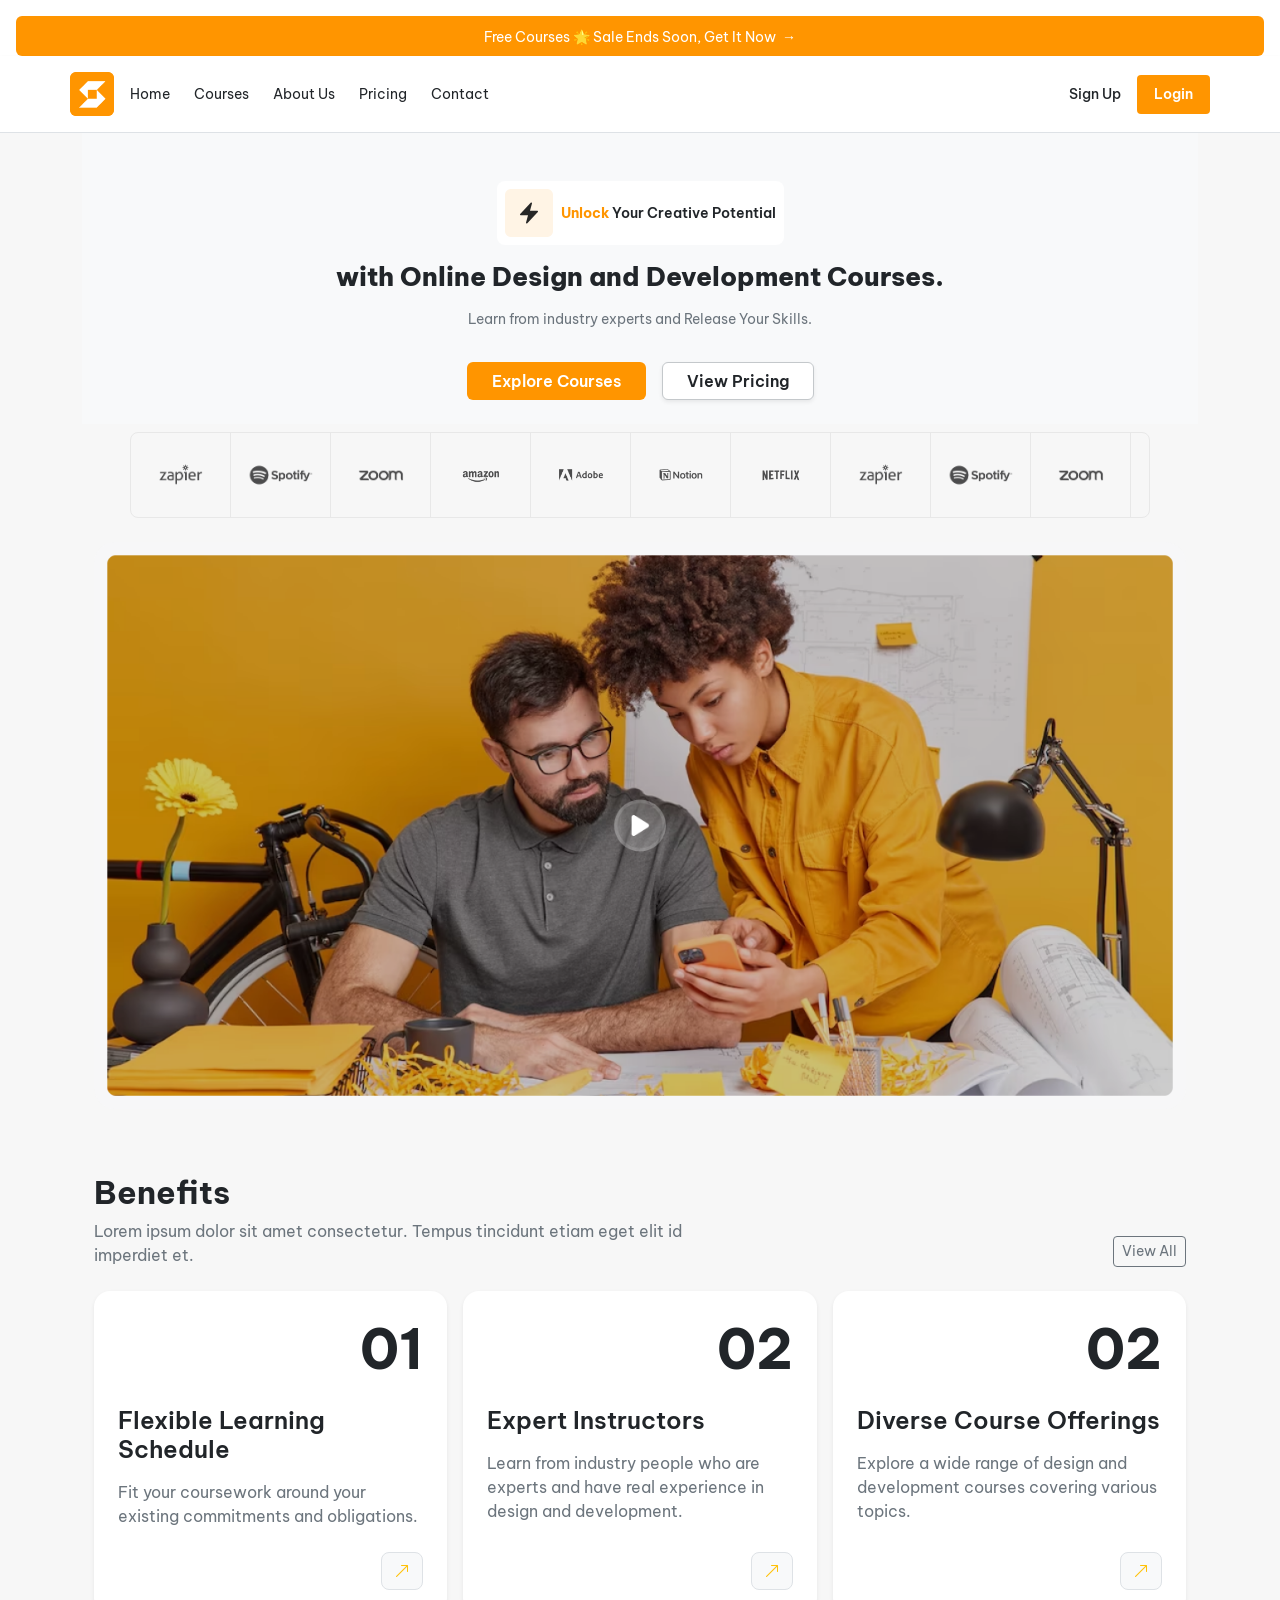
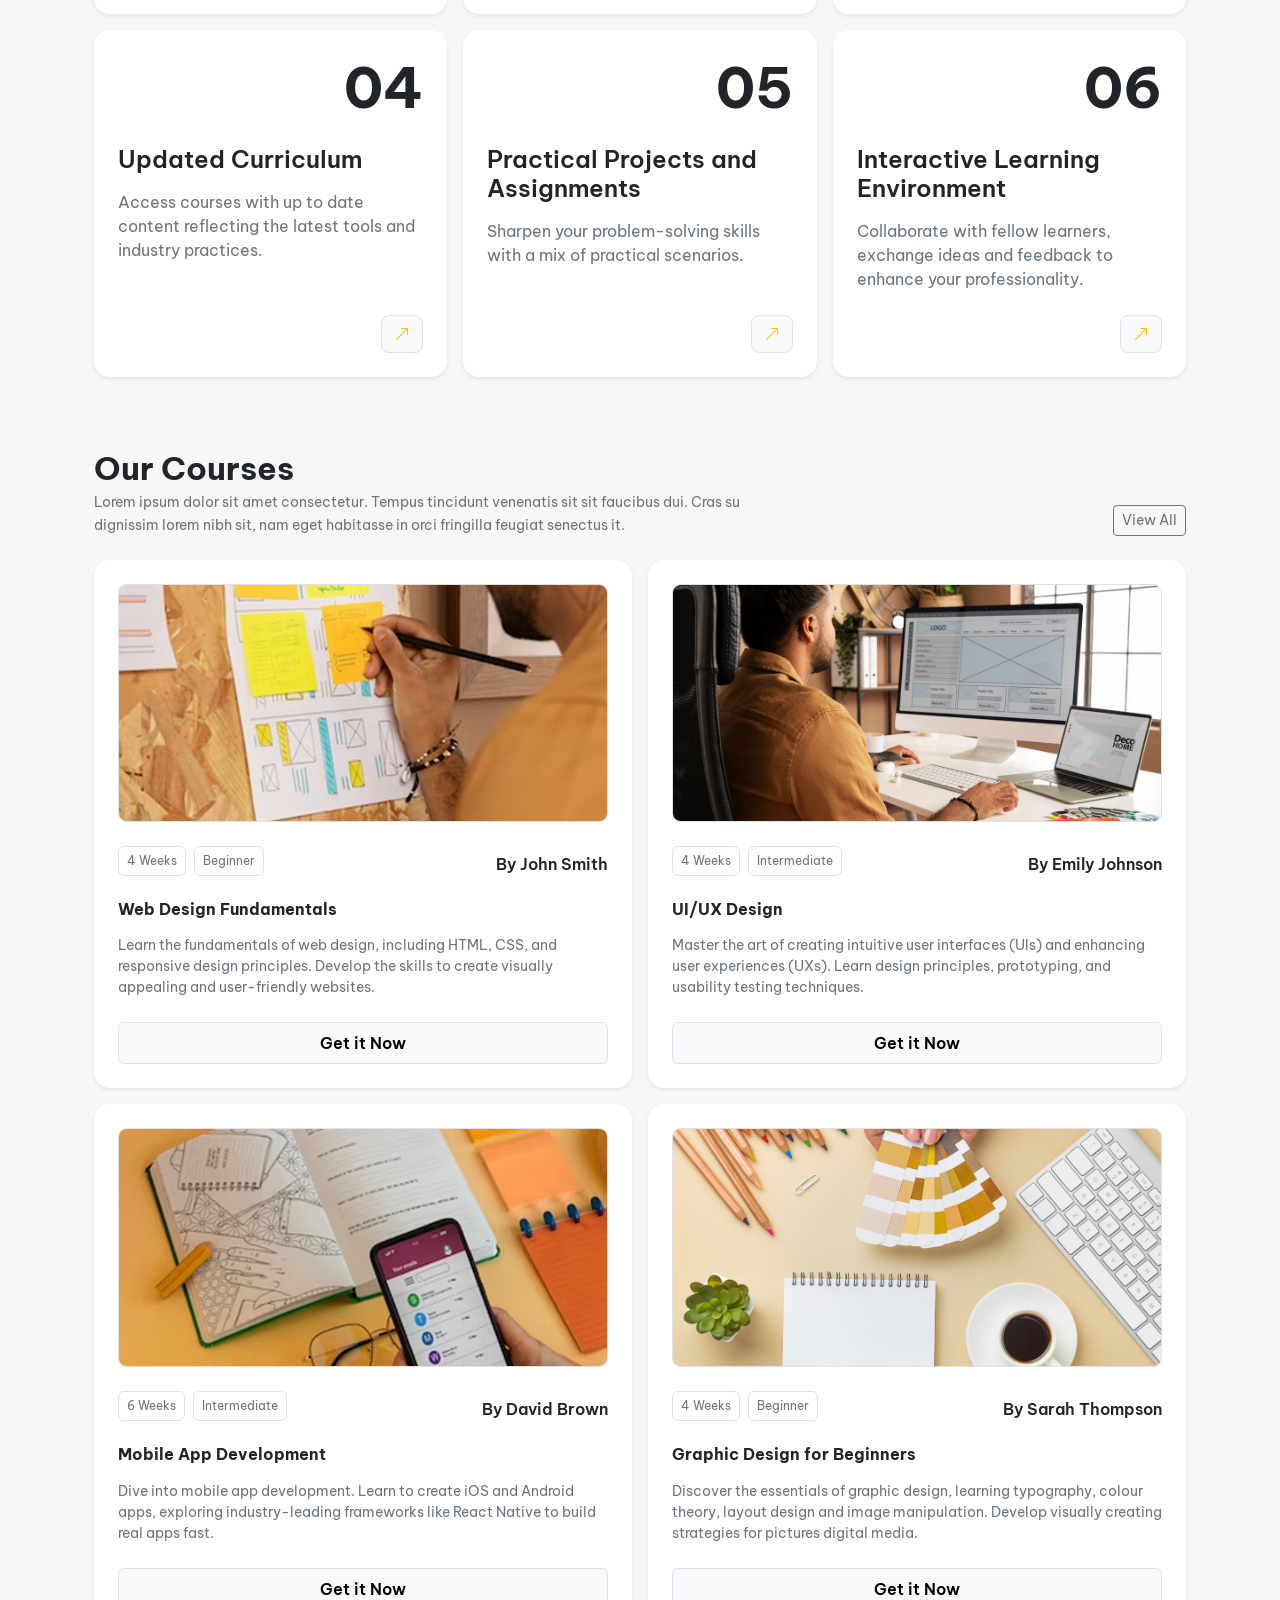
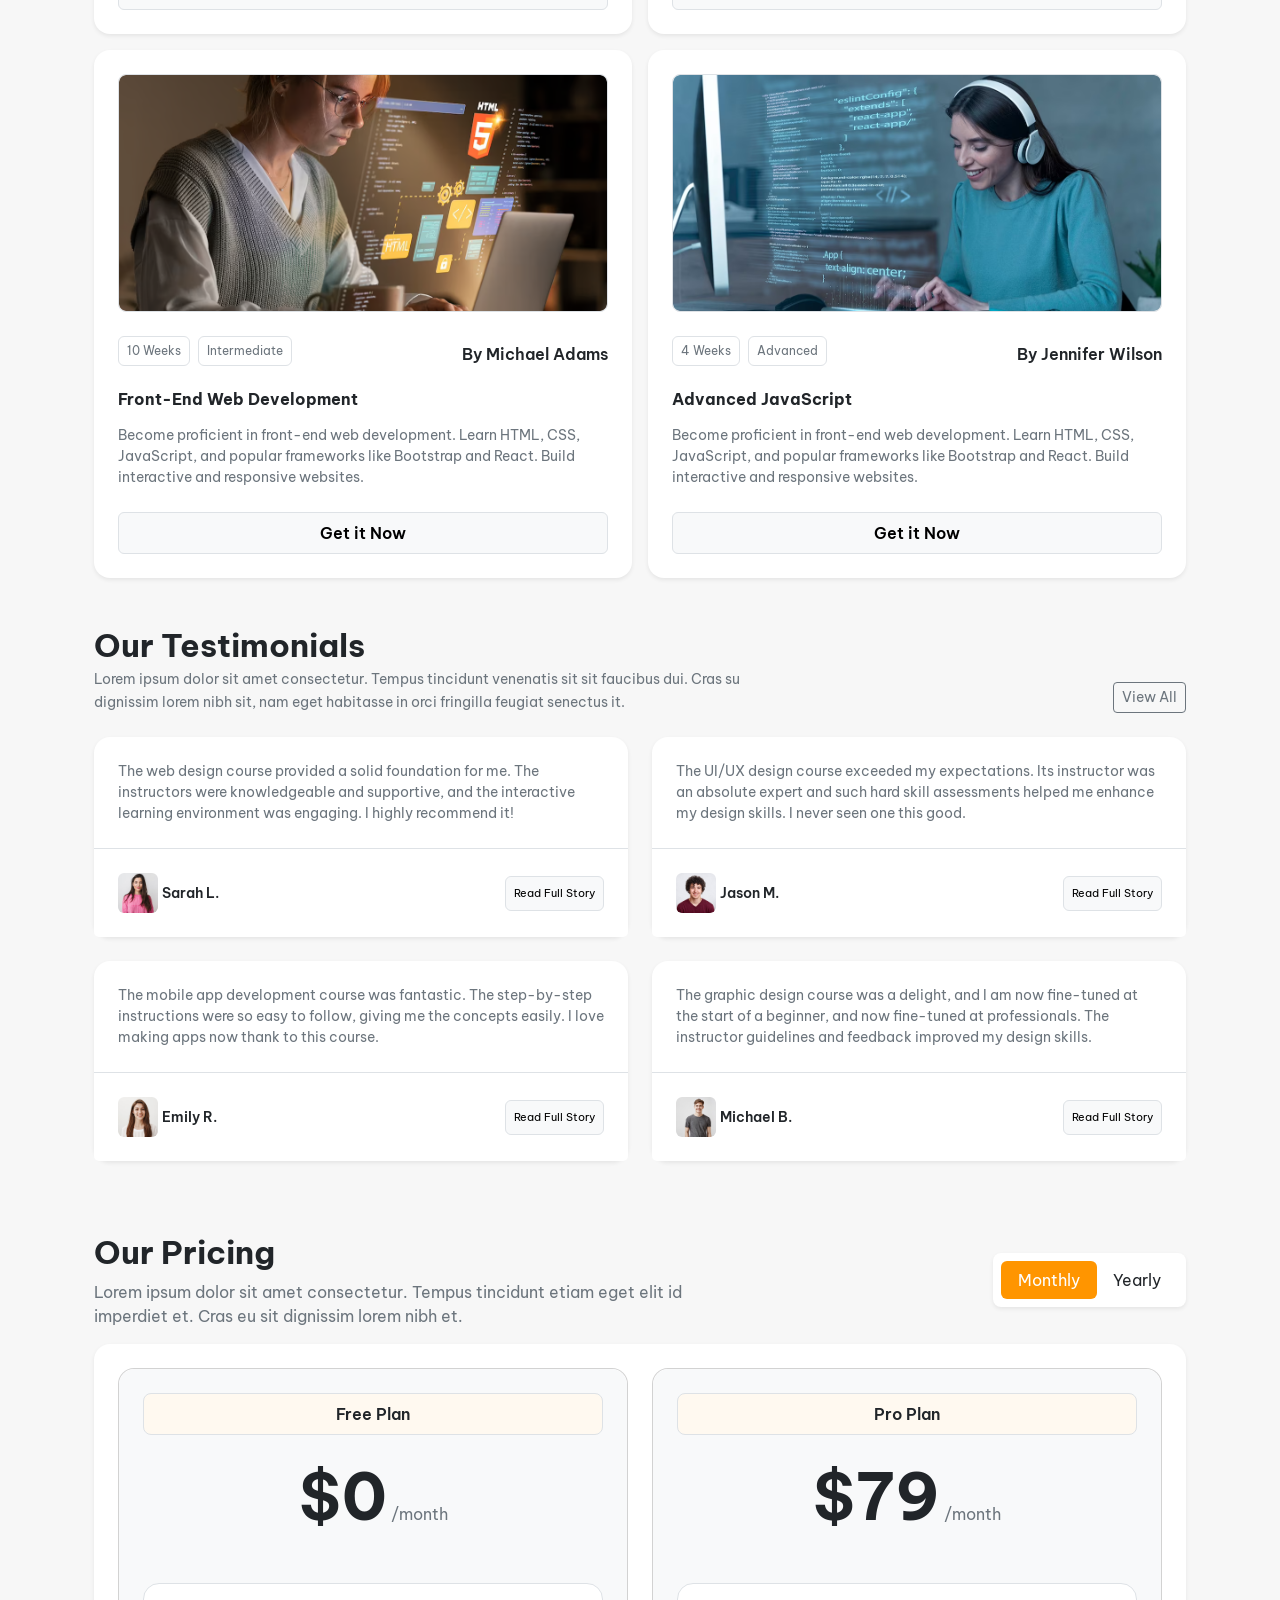
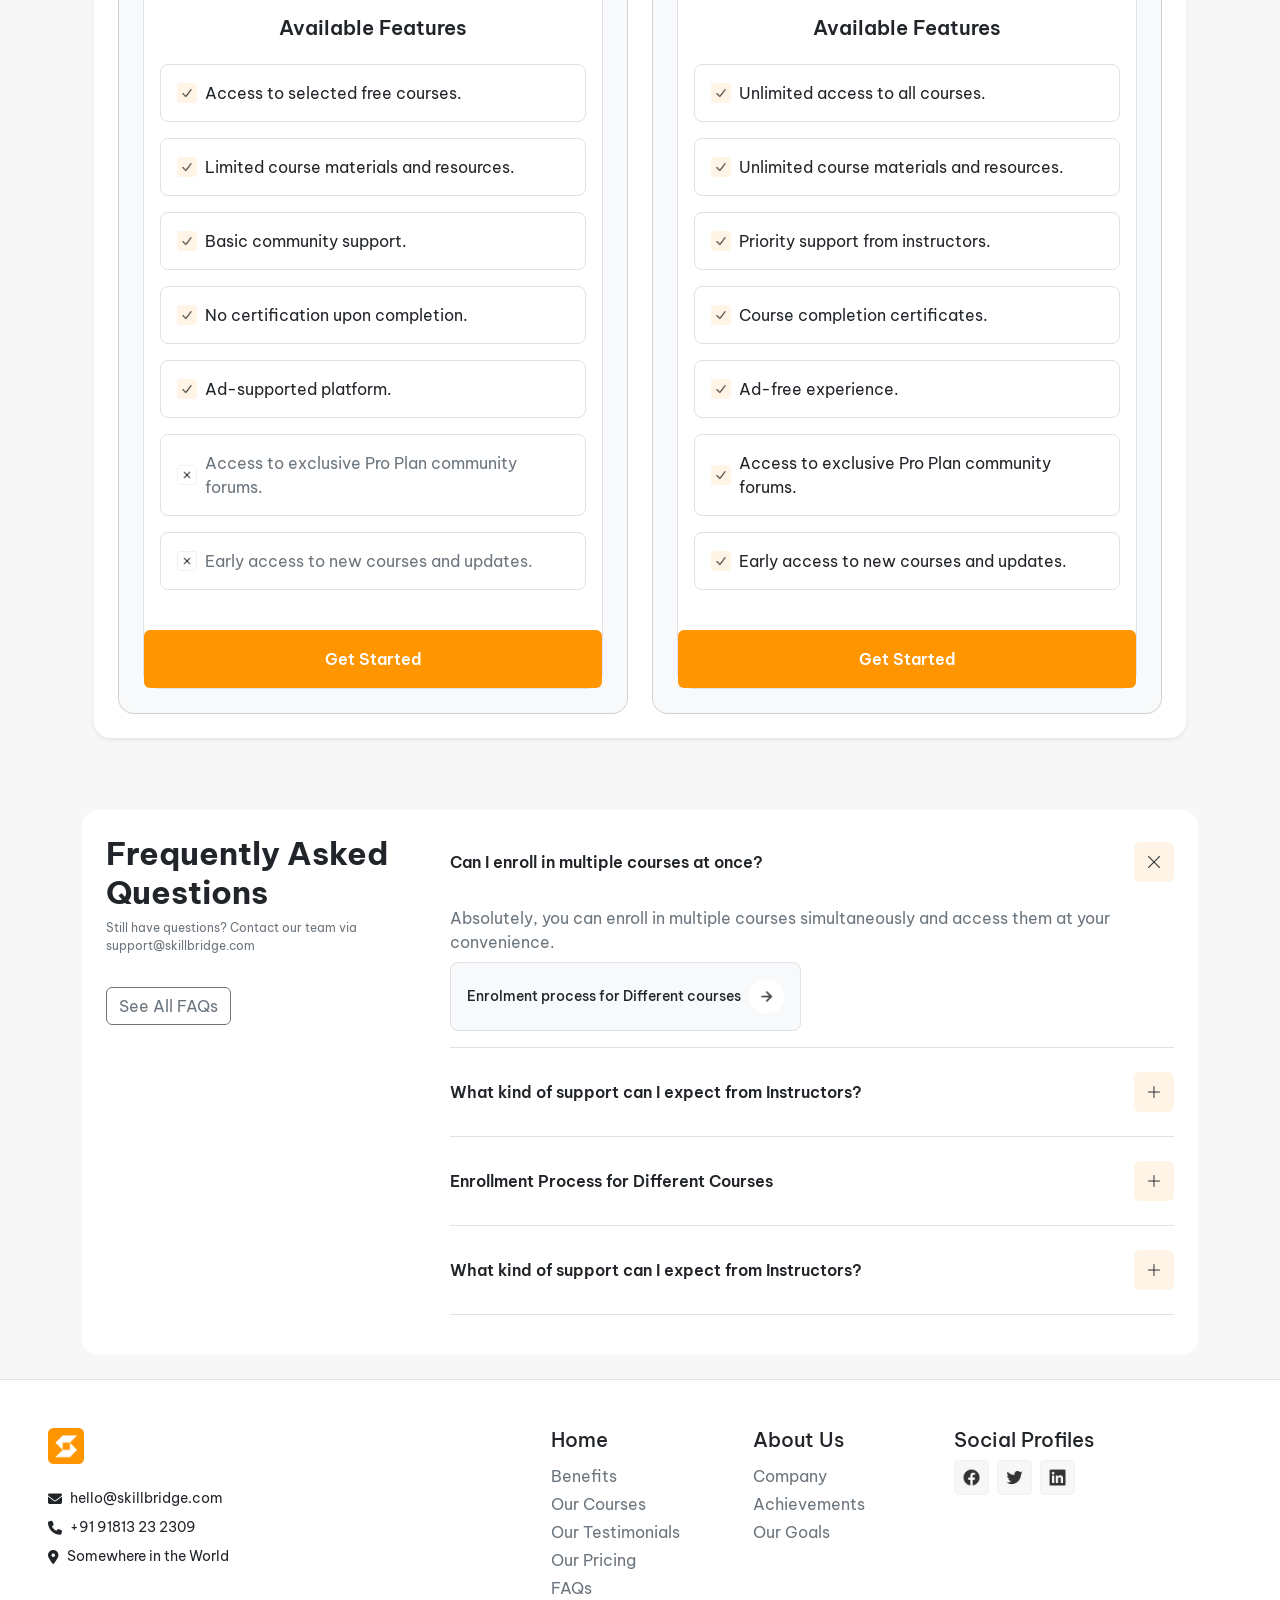
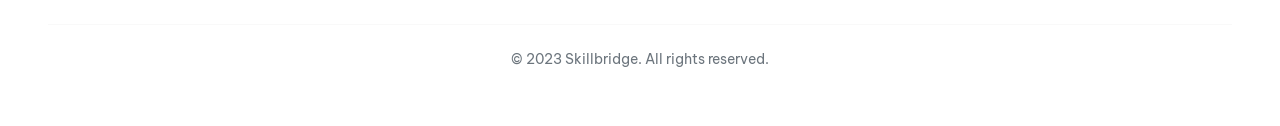
==== index.html @ e128baeb "Initial commit" ====
<!doctype html>
<html lang="en">
  <head>
    <meta charset="UTF-8" />
    <meta name="viewport" content="width=device-width, initial-scale=1.0" />
    <title>Skillbridge</title>

    <!-- Google Fonts -->
    <link rel="preconnect" href="https://fonts.googleapis.com" />
    <link rel="preconnect" href="https://fonts.gstatic.com" crossorigin />
    <link
      href="https://fonts.googleapis.com/css2?family=Be+Vietnam+Pro:wght@300;400;500;600;700;800;900&display=swap"
      rel="stylesheet"
    />

    <!-- Bootstrap 5 -->
    <link rel="stylesheet" href="/assets/css/bs/css/bootstrap.min.css" />

    <!-- Bootstrap Icons -->
    <link
      href="https://cdn.jsdelivr.net/npm/bootstrap-icons@1.11.3/font/bootstrap-icons.min.css"
      rel="stylesheet"
    />

    <!-- Font Awesome -->
    <link
      rel="stylesheet"
      href="https://cdnjs.cloudflare.com/ajax/libs/font-awesome/6.5.2/css/all.min.css"
    />

    <!-- css -->
    <link rel="stylesheet" href="./assets/css/styles.css" />
  </head>
  <body>
    <!-- ===== HEADER ===== -->
    <header class="sticky-top bg-white overflow-y-hidden">
      <!-- ===================== ANNOUNCEMENT BAR ===================== -->
      <div
        class="bg-primary text-white text-center py-2 rounded-2 mx-3 mt-3 announce-bar"
      >
        <a href="#" class="text-white text-decoration-none small fw-500">
          Free Courses 🌟 Sale Ends Soon, Get It Now &nbsp;→
        </a>
      </div>

      <!-- ===================== HEADER ===================== -->
      <div class="bg-white border-bottom shadow-sm px-3 px-lg-4 py-3">
        <div
          class="d-flex align-items-center justify-content-between gap-3 container-xl px-0"
        >
          <!-- LOGO -->
          <a
            href="/index.html"
            class="d-flex align-items-center justify-content-center bg-primary text-white fw-bold fs-4 rounded-2 text-decoration-none flex-shrink-0"
            style="width: 44px; height: 44px"
            aria-label="Skillbridge home"
          >
            <img
              src="/assets/images/icons/Skillbridge_logo.png"
              alt="skillbridge-logo"
              style="width: 100%"
            />
          </a>

          <!-- DESKTOP NAV LINKS -->
          <nav
            class="d-none d-md-flex gap-4 align-items-center flex-grow-1"
            aria-label="Main navigation"
          >
            <a href="/index.html" class="text-dark text-decoration-none small"
              >Home</a
            >
            <a href="#" class="text-dark text-decoration-none small">Courses</a>
            <a href="#" class="text-dark text-decoration-none small"
              >About Us</a
            >
            <a href="#" class="text-dark text-decoration-none small">Pricing</a>
            <a href="#" class="text-dark text-decoration-none small">Contact</a>
          </nav>

          <!-- RIGHT SIDE -->
          <div class="d-flex align-items-center gap-2">
            <a
              href="/assets/pages/signup.html"
              class="d-sm-inline text-dark text-decoration-none small fw-medium px-2"
            >
              Sign Up
            </a>
            <a
              href="/assets/pages/login.html"
              class="btn btn-sm fw-semibold text-white px-3 py-2"
              style="background-color: var(--bs-primary)"
            >
              Login
            </a>
            <button
              class="btn btn-link text-dark d-md-none p-1 fs-4 lh-1"
              aria-label="Open menu"
              data-bs-toggle="collapse"
              data-bs-target="#mobileNav"
              aria-controls="mobileNav"
              aria-expanded="false"
            >
              <i class="bi bi-list"></i>
            </button>
          </div>
        </div>

        <!-- MOBILE NAV COLLAPSE -->
        <div class="collapse d-md-none" id="mobileNav">
          <nav
            class="d-flex flex-column gap-1 pt-3 pb-2 border-top mt-3"
            aria-label="Mobile navigation"
          >
            <a
              href="/index.html"
              class="text-dark text-decoration-none py-2 px-1 rounded-2"
              >Home</a
            >
            <a
              href="#"
              class="text-dark text-decoration-none py-2 px-1 rounded-2"
              >Courses</a
            >
            <a
              href="#"
              class="text-dark text-decoration-none py-2 px-1 rounded-2"
              >About Us</a
            >
            <a
              href="#"
              class="text-dark text-decoration-none py-2 px-1 rounded-2"
              >Pricing</a
            >
            <a
              href="#"
              class="text-dark text-decoration-none py-2 px-1 rounded-2"
              >Contact</a
            >
          </nav>
        </div>
      </div>
    </header>

    <!-- MAIN -->
    <main class="container">
      <!-- ===== HERO ===== -->
      <section class="bg-light w-100 pt-5 pb-4 text-center">
        <div class="container-fluid">
          <div class="d-flex flex-column align-items-center gap-3">
            <!-- Eyebrow -->
            <div
              class="d-inline-flex align-items-center gap-2 bg-white text-nowrap border-none rounded-3 p-2"
            >
              <img
                src="assets/images/icons/spark_Icon.png"
                alt="Spark"
                style="height: 3rem; width: auto"
              />
              <span class="fw-semibold small text-dark"
                ><span style="color: var(--bs-primary); font-weight: 700"
                  >Unlock</span
                >
                Your Creative Potential</span
              >
            </div>
            <!-- Heading -->
            <h1
              class="fw-800 lh-sm text-dark mb-0"
              style="
                font-size: clamp(1.5rem, 2vw, 2.75rem);
                max-width: 640px;
                font-weight: 800;
              "
            >
              with Online Design and Development Courses.
            </h1>
            <p class="text-secondary small mb-2">
              Learn from industry experts and Release Your Skills.
            </p>
            <!-- Actions -->
            <div class="d-flex gap-3 flex-wrap justify-content-center mt-2">
              <button class="btn bg-primary text-white fw-semibold px-4">
                Explore Courses
              </button>
              <button
                class="btn bg-white shadow-sm border border-secondary-subtle text-dark fw-semibold px-4"
              >
                View Pricing
              </button>
            </div>
          </div>
        </div>
      </section>

      <!-- ===== LOGOS ===== -->
      <section class="w-100 py-2 px-3 px-md-5 overflow-hidden">
        <div class="logos-strip">
          <div class="logo-item">
            <img src="assets/images/icons/zapier.png" alt="Zapier" />
          </div>
          <div class="logo-item">
            <img src="assets/images/icons/Card.png" alt="Spotify" />
          </div>
          <div class="logo-item">
            <img src="assets/images/icons/zoom icon.png" alt="Zoom" />
          </div>
          <div class="logo-item">
            <img src="assets/images/icons/Amazon.png" alt="Amazon" />
          </div>
          <div class="logo-item">
            <img src="assets/images/icons/Adobe.png" alt="Adobe" />
          </div>
          <div class="logo-item">
            <img src="assets/images/icons/notion.png" alt="Notion" />
          </div>
          <div class="logo-item">
            <img src="assets/images/icons/netflix.png" alt="Netflix" />
          </div>
          <div class="logo-item">
            <img src="assets/images/icons/zapier.png" alt="Zapier" />
          </div>
          <div class="logo-item">
            <img src="assets/images/icons/Card.png" alt="Spotify" />
          </div>
          <div class="logo-item">
            <img src="assets/images/icons/zoom icon.png" alt="Zoom" />
          </div>
          <div class="logo-item">
            <img src="assets/images/icons/Amazon.png" alt="Amazon" />
          </div>
          <div class="logo-item">
            <img src="assets/images/icons/Adobe.png" alt="Adobe" />
          </div>
          <div class="logo-item">
            <img src="assets/images/icons/notion.png" alt="Notion" />
          </div>
          <div class="logo-item">
            <img src="assets/images/icons/netflix.png" alt="Netflix" />
          </div>
        </div>
      </section>

      <!-- ===== VIDEO ===== -->
      <section class="w-100 py-3">
        <div class="container-fluid">
          <img
            src="assets/images/image/video.png"
            alt="Video thumbnail"
            class="rounded-4 w-100"
          />
        </div>
      </section>

      <!-- ===== BENEFITS ===== -->
      <section class="py-5">
        <div class="container-fluid">
          <div
            class="d-flex flex-column flex-md-row justify-content-between align-items-start flex-wrap gap-3 mb-4"
          >
            <div>
              <h2 class="fw-bold">Benefits</h2>

              <p class="text-secondary mb-0" style="max-width: 650px">
                Lorem ipsum dolor sit amet consectetur. Tempus tincidunt etiam
                eget elit id imperdiet et.
              </p>
            </div>

            <a
              href="#"
              class="btn btn-outline-secondary btn-sm align-self-md-end"
            >
              View All
            </a>
          </div>

          <div class="row g-3">
            <!-- Card 1 -->
            <div class="col-12 col-md-6 col-lg-4">
              <div class="card h-100 border-0 shadow-sm rounded-4">
                <div class="card-body d-flex flex-column p-4">
                  <div class="display-4 fw-bold text-end mb-4">01</div>
                  <div class="mb-4">
                    <h3 class="h4 fw-semibold mb-3">
                      Flexible Learning Schedule
                    </h3>
                    <p class="text-secondary mb-0">
                      Fit your coursework around your existing commitments and
                      obligations.
                    </p>
                  </div>
                  <div class="mt-auto text-end">
                    <a href="#" class="btn btn-light border rounded-3">
                      <i class="bi bi-arrow-up-right text-warning"></i>
                    </a>
                  </div>
                </div>
              </div>
            </div>
            <!-- card 2 -->
            <div class="col-12 col-md-6 col-lg-4">
              <div class="card h-100 border-0 shadow-sm rounded-4">
                <div class="card-body d-flex flex-column p-4">
                  <div class="display-4 fw-bold text-end mb-4">02</div>

                  <div class="mb-4">
                    <h3 class="h4 fw-semibold mb-3">Expert Instructors</h3>

                    <p class="text-secondary mb-0">
                      Learn from industry people who are experts and have real
                      experience in design and development.
                    </p>
                  </div>

                  <div class="mt-auto text-end">
                    <a href="#" class="btn btn-light border rounded-3">
                      <i class="bi bi-arrow-up-right text-warning"></i>
                    </a>
                  </div>
                </div>
              </div>
            </div>
            <!-- card 3 -->
            <div class="col-12 col-md-6 col-lg-4">
              <div class="card h-100 border-0 shadow-sm rounded-4">
                <div class="card-body d-flex flex-column p-4">
                  <div class="display-4 fw-bold text-end mb-4">02</div>

                  <div class="mb-4">
                    <h3 class="h4 fw-semibold mb-3">
                      Diverse Course Offerings
                    </h3>

                    <p class="text-secondary mb-0">
                      Explore a wide range of design and development courses
                      covering various topics.
                    </p>
                  </div>

                  <div class="mt-auto text-end">
                    <a href="#" class="btn btn-light border rounded-3">
                      <i class="bi bi-arrow-up-right text-warning"></i>
                    </a>
                  </div>
                </div>
              </div>
            </div>
            <!-- card 4 -->
            <div class="col-12 col-md-6 col-lg-4">
              <div class="card h-100 border-0 shadow-sm rounded-4">
                <div class="card-body d-flex flex-column p-4">
                  <div class="display-4 fw-bold text-end mb-4">04</div>

                  <div class="mb-4">
                    <h3 class="h4 fw-semibold mb-3">Updated Curriculum</h3>

                    <p class="text-secondary mb-0">
                      Access courses with up to date content reflecting the
                      latest tools and industry practices.
                    </p>
                  </div>

                  <div class="mt-auto text-end">
                    <a href="#" class="btn btn-light border rounded-3">
                      <i class="bi bi-arrow-up-right text-warning"></i>
                    </a>
                  </div>
                </div>
              </div>
            </div>
            <!-- card 5 -->
            <div class="col-12 col-md-6 col-lg-4">
              <div class="card h-100 border-0 shadow-sm rounded-4">
                <div class="card-body d-flex flex-column p-4">
                  <div class="display-4 fw-bold text-end mb-4">05</div>

                  <div class="mb-4">
                    <h3 class="h4 fw-semibold mb-3">
                      Practical Projects and Assignments
                    </h3>

                    <p class="text-secondary mb-0">
                      Sharpen your problem-solving skills with a mix of
                      practical scenarios.
                    </p>
                  </div>

                  <div class="mt-auto text-end">
                    <a href="#" class="btn btn-light border rounded-3">
                      <i class="bi bi-arrow-up-right text-warning"></i>
                    </a>
                  </div>
                </div>
              </div>
            </div>
            <!-- card 6 -->
            <div class="col-12 col-md-6 col-lg-4">
              <div class="card h-100 border-0 shadow-sm rounded-4">
                <div class="card-body d-flex flex-column p-4">
                  <div class="display-4 fw-bold text-end mb-4">06</div>

                  <div class="mb-4">
                    <h3 class="h4 fw-semibold mb-3">
                      Interactive Learning Environment
                    </h3>

                    <p class="text-secondary mb-0">
                      Collaborate with fellow learners, exchange ideas and
                      feedback to enhance your professionality.
                    </p>
                  </div>

                  <div class="mt-auto text-end">
                    <a href="#" class="btn btn-light border rounded-3">
                      <i class="bi bi-arrow-up-right text-warning"></i>
                    </a>
                  </div>
                </div>
              </div>
            </div>
          </div>
        </div>
      </section>

      <!-- ===== COURSES ===== -->
      <section class="w-100 py-4">
        <div class="container-fluid">
          <div
            class="d-flex flex-column flex-md-row justify-content-between align-items-start flex-wrap gap-3 mb-4"
          >
            <div>
              <h2
                class="fw-bold text-dark mb-1"
                style="font-size: clamp(1.5rem, 3vw, 2rem)"
              >
                Our Courses
              </h2>
              <p
                class="text-secondary small mb-0"
                style="line-height: 1.6; max-width: 650px"
              >
                Lorem ipsum dolor sit amet consectetur. Tempus tincidunt
                venenatis sit sit faucibus dui. Cras su dignissim lorem nibh
                sit, nam eget habitasse in orci fringilla feugiat senectus it.
              </p>
            </div>
            <a
              href="#"
              class="btn btn-outline-secondary btn-sm align-self-md-end"
              >View All</a
            >
          </div>
          <div class="row g-3">
            <!-- course 1 -->
            <div class="col-12 col-md-6">
              <div class="card h-100 border-0 shadow-sm rounded-4">
                <div class="p-4 pb-0">
                  <img
                    src="assets/images/image/john_smith_img.png"
                    alt="Web Design Fundamentals"
                    class="img-fluid rounded-3 border"
                  />
                </div>

                <div class="card-body d-flex flex-column p-4">
                  <!-- Meta -->
                  <div
                    class="d-flex flex-column flex-lg-row justify-content-between align-items-start gap-3 mb-4"
                  >
                    <div class="d-flex gap-2">
                      <span
                        class="badge bg-white text-secondary border fw-normal px-2 py-2"
                      >
                        4 Weeks
                      </span>

                      <span
                        class="badge bg-white text-secondary border fw-normal px-2 py-2"
                      >
                        Beginner
                      </span>
                    </div>

                    <span class="fw-semibold align-self-lg-end">
                      By John Smith
                    </span>
                  </div>
                  <h2 class="h6 fw-bold mb-3">Web Design Fundamentals</h2>
                  <p class="text-secondary small mb-4">
                    Learn the fundamentals of web design, including HTML, CSS,
                    and responsive design principles. Develop the skills to
                    create visually appealing and user-friendly websites.
                  </p>
                  <div class="mt-auto">
                    <a
                      href="#"
                      class="btn btn-light border w-100 py-2 fw-semibold"
                    >
                      Get it Now
                    </a>
                  </div>
                </div>
              </div>
            </div>
            <!-- course 2 -->
            <div class="col-12 col-md-6">
              <div class="card h-100 border-0 shadow-sm rounded-4">
                <div class="p-4 pb-0">
                  <img
                    src="assets/images/image/Emily_J_img.png"
                    alt="Web Design Fundamentals"
                    class="img-fluid rounded-3 border"
                  />
                </div>

                <div class="card-body d-flex flex-column p-4">
                  <!-- Meta -->
                  <div
                    class="d-flex flex-column flex-lg-row justify-content-between align-items-start gap-3 mb-4"
                  >
                    <div class="d-flex gap-2">
                      <span
                        class="badge bg-white text-secondary border fw-normal px-2 py-2"
                      >
                        4 Weeks
                      </span>

                      <span
                        class="badge bg-white text-secondary border fw-normal px-2 py-2"
                      >
                        Intermediate
                      </span>
                    </div>

                    <span class="fw-semibold align-self-lg-end text-nowrap">
                      By Emily Johnson
                    </span>
                  </div>
                  <h2 class="h6 fw-bold mb-3">UI/UX Design</h2>
                  <p class="text-secondary small mb-4">
                    Master the art of creating intuitive user interfaces (UIs)
                    and enhancing user experiences (UXs). Learn design
                    principles, prototyping, and usability testing techniques.
                  </p>
                  <div class="mt-auto">
                    <a
                      href="#"
                      class="btn btn-light border w-100 py-2 fw-semibold"
                    >
                      Get it Now
                    </a>
                  </div>
                </div>
              </div>
            </div>
            <!-- course 3 -->
            <div class="col-12 col-md-6">
              <div class="card h-100 border-0 shadow-sm rounded-4">
                <div class="p-4 pb-0">
                  <img
                    src="assets/images/image/David_B_img.png"
                    alt="Web Design Fundamentals"
                    class="img-fluid rounded-3 border"
                  />
                </div>

                <div class="card-body d-flex flex-column p-4">
                  <!-- Meta -->
                  <div
                    class="d-flex flex-column flex-lg-row justify-content-between align-items-start gap-3 mb-4"
                  >
                    <div class="d-flex gap-2">
                      <span
                        class="badge bg-white text-secondary border fw-normal px-2 py-2"
                      >
                        6 Weeks
                      </span>

                      <span
                        class="badge bg-white text-secondary border fw-normal px-2 py-2"
                      >
                        Intermediate
                      </span>
                    </div>

                    <span class="fw-semibold align-self-lg-end text-nowrap">
                      By David Brown
                    </span>
                  </div>
                  <h2 class="h6 fw-bold mb-3">Mobile App Development</h2>
                  <p class="text-secondary small mb-4">
                    Dive into mobile app development. Learn to create iOS and
                    Android apps, exploring industry-leading frameworks like
                    React Native to build real apps fast.
                  </p>
                  <div class="mt-auto">
                    <a
                      href="#"
                      class="btn btn-light border w-100 py-2 fw-semibold"
                    >
                      Get it Now
                    </a>
                  </div>
                </div>
              </div>
            </div>

            <!-- course 4 -->
            <div class="col-12 col-md-6">
              <div class="card h-100 border-0 shadow-sm rounded-4">
                <div class="p-4 pb-0">
                  <img
                    src="assets/images/image/Sarah_T_img.png"
                    alt="Graphic Design for Beginners"
                    class="img-fluid rounded-3 border"
                  />
                </div>

                <div class="card-body d-flex flex-column p-4">
                  <div
                    class="d-flex flex-column flex-lg-row justify-content-between align-items-start gap-3 mb-4"
                  >
                    <div class="d-flex gap-2">
                      <span
                        class="badge bg-white text-secondary border fw-normal px-2 py-2"
                      >
                        4 Weeks
                      </span>

                      <span
                        class="badge bg-white text-secondary border fw-normal px-2 py-2"
                      >
                        Beginner
                      </span>
                    </div>

                    <span class="fw-semibold align-self-lg-end"
                      >By Sarah Thompson
                    </span>
                  </div>
                  <h2 class="h6 fw-bold mb-3">Graphic Design for Beginners</h2>
                  <p class="text-secondary small mb-4">
                    Discover the essentials of graphic design, learning
                    typography, colour theory, layout design and image
                    manipulation. Develop visually creating strategies for
                    pictures digital media.
                  </p>
                  <div class="mt-auto">
                    <a
                      href="#"
                      class="btn btn-light border w-100 py-2 fw-semibold"
                    >
                      Get it Now
                    </a>
                  </div>
                </div>
              </div>
            </div>

            <!-- course 5 -->
            <div class="col-12 col-md-6">
              <div class="card h-100 border-0 shadow-sm rounded-4">
                <div class="p-4 pb-0">
                  <img
                    src="assets/images/image/Michael_A_img.png"
                    alt="Web Design Fundamentals"
                    class="img-fluid rounded-3 border"
                  />
                </div>

                <div class="card-body d-flex flex-column p-4">
                  <div
                    class="d-flex flex-column flex-lg-row justify-content-between align-items-start gap-3 mb-4"
                  >
                    <div class="d-flex gap-2">
                      <span
                        class="badge bg-white text-secondary border fw-normal px-2 py-2"
                      >
                        10 Weeks
                      </span>

                      <span
                        class="badge bg-white text-secondary border fw-normal px-2 py-2"
                      >
                        Intermediate
                      </span>
                    </div>

                    <span class="fw-semibold align-self-lg-end"
                      >By Michael Adams
                    </span>
                  </div>
                  <h2 class="h6 fw-bold mb-3">Front-End Web Development</h2>
                  <p class="text-secondary small mb-4">
                    Become proficient in front-end web development. Learn HTML,
                    CSS, JavaScript, and popular frameworks like Bootstrap and
                    React. Build interactive and responsive websites.
                  </p>
                  <div class="mt-auto">
                    <a
                      href="#"
                      class="btn btn-light border w-100 py-2 fw-semibold"
                    >
                      Get it Now
                    </a>
                  </div>
                </div>
              </div>
            </div>

            <!-- course 5 -->
            <div class="col-12 col-md-6">
              <div class="card h-100 border-0 shadow-sm rounded-4">
                <div class="p-4 pb-0">
                  <img
                    src="assets/images/image/Jennifer_W_img.png"
                    alt="Web Design Fundamentals"
                    class="img-fluid rounded-3 border"
                  />
                </div>

                <div class="card-body d-flex flex-column p-4">
                  <div
                    class="d-flex flex-column flex-lg-row justify-content-between align-items-start gap-3 mb-4"
                  >
                    <div class="d-flex gap-2">
                      <span
                        class="badge bg-white text-secondary border fw-normal px-2 py-2"
                      >
                        4 Weeks
                      </span>

                      <span
                        class="badge bg-white text-secondary border fw-normal px-2 py-2"
                      >
                        Advanced
                      </span>
                    </div>

                    <span class="fw-semibold align-self-lg-end"
                      >By Jennifer Wilson</span
                    >
                  </div>
                  <h2 class="h6 fw-bold mb-3">Advanced JavaScript</h2>
                  <p class="text-secondary small mb-4">
                    Become proficient in front-end web development. Learn HTML,
                    CSS, JavaScript, and popular frameworks like Bootstrap and
                    React. Build interactive and responsive websites.
                  </p>
                  <div class="mt-auto">
                    <a
                      href="#"
                      class="btn btn-light border w-100 py-2 fw-semibold"
                    >
                      Get it Now
                    </a>
                  </div>
                </div>
              </div>
            </div>
          </div>
        </div>
      </section>

      <!-- ===== TESTIMONIALS ===== -->
      <section class="py-4">
        <div class="container-fluid">
          <div
            class="d-flex justify-content-between align-items-start flex-wrap gap-3 mb-4"
          >
            <div>
              <h2
                class="fw-bold text-dark mb-1"
                style="font-size: clamp(1.5rem, 3vw, 2rem)"
              >
                Our Testimonials
              </h2>
              <p
                class="text-secondary small mb-0"
                style="line-height: 1.6; max-width: 650px"
              >
                Lorem ipsum dolor sit amet consectetur. Tempus tincidunt
                venenatis sit sit faucibus dui. Cras su dignissim lorem nibh
                sit, nam eget habitasse in orci fringilla feugiat senectus it.
              </p>
            </div>
            <a href="#" class="btn btn-outline-secondary btn-sm align-self-end"
              >View All</a
            >
          </div>
          <div class="row g-4">
            <!-- Testimonial 1 -->
            <div class="col-12 col-md-6">
              <div class="card h-100 border-0 shadow-sm rounded-4">
                <div class="card-body p-4">
                  <p class="text-secondary small mb-0">
                    The web design course provided a solid foundation for me.
                    The instructors were knowledgeable and supportive, and the
                    interactive learning environment was engaging. I highly
                    recommend it!
                  </p>
                </div>

                <div
                  class="card-footer bg-white border-top d-flex justify-content-between align-items-center p-4"
                >
                  <div class="d-flex align-items-center gap-1">
                    <img
                      src="assets/images/image/Sarah_L_T.png"
                      alt="Sarah L"
                      class="img-fluid rounded-2"
                      width="40"
                      height="40"
                      style="max-height: 40px; object-fit: cover"
                    />
                    <span class="fw-semibold text-nowrap small fs-md-2">
                      Sarah L.
                    </span>
                  </div>
                  <a href="#" class="btn btn-light border p-2 fs-7 fs-md-2">
                    Read Full Story
                  </a>
                </div>
              </div>
            </div>

            <!-- Testimonial 2 -->
            <div class="col-12 col-md-6">
              <div class="card h-100 border-0 shadow-sm rounded-4">
                <div class="card-body p-4">
                  <p class="text-secondary small mb-0">
                    The UI/UX design course exceeded my expectations. Its
                    instructor was an absolute expert and such hard skill
                    assessments helped me enhance my design skills. I never seen
                    one this good.
                  </p>
                </div>

                <div
                  class="card-footer bg-white border-top d-flex justify-content-between align-items-center p-4"
                >
                  <div class="d-flex align-items-center gap-1">
                    <img
                      src="assets/images/image/Jason_M_T.png"
                      alt="Jason M."
                      class="img-fluid rounded-2"
                      width="40"
                      height="40"
                      style="max-height: 40px; object-fit: cover"
                    />

                    <span class="fw-semibold text-nowrap small fs-md-2">
                      Jason M.
                    </span>
                  </div>

                  <a href="#" class="btn btn-light border p-2 fs-7 fs-md-2">
                    Read Full Story
                  </a>
                </div>
              </div>
            </div>

            <!-- Testimonial 3 -->
            <div class="col-12 col-md-6">
              <div class="card h-100 border-0 shadow-sm rounded-4">
                <div class="card-body p-4">
                  <p class="text-secondary small mb-0">
                    The mobile app development course was fantastic. The
                    step-by-step instructions were so easy to follow, giving me
                    the concepts easily. I love making apps now thank to this
                    course.
                  </p>
                </div>

                <div
                  class="card-footer bg-white border-top d-flex justify-content-between align-items-center p-4"
                >
                  <div class="d-flex align-items-center gap-1">
                    <img
                      src="assets/images/image/Emily_R_T.png"
                      alt="Emily R."
                      class="img-fluid rounded-2"
                      width="40"
                      height="40"
                      style="max-height: 40px; object-fit: cover"
                    />

                    <span class="fw-semibold text-nowrap small fs-md-2">
                      Emily R.
                    </span>
                  </div>

                  <a href="#" class="btn btn-light fs-7 border p-2 fs-md-2">
                    Read Full Story
                  </a>
                </div>
              </div>
            </div>

            <!-- Testimonial 4 -->
            <div class="col-12 col-md-6">
              <div class="card h-100 border-0 shadow-sm rounded-4">
                <div class="card-body p-4">
                  <p class="text-secondary small mb-0">
                    The graphic design course was a delight, and I am now
                    fine-tuned at the start of a beginner, and now fine-tuned at
                    professionals. The instructor guidelines and feedback
                    improved my design skills.
                  </p>
                </div>
                <div
                  class="card-footer bg-white border-top d-flex justify-content-between align-items-center p-4"
                >
                  <div class="d-flex align-items-center gap-1">
                    <img
                      src="assets/images/image/Michael_K_T.png"
                      alt="Michael B."
                      class="img-fluid rounded-2"
                      width="40"
                      height="40"
                      style="max-height: 40px; object-fit: cover"
                    />

                    <span class="fw-semibold text-nowrap small fs-md-2">
                      Michael B.
                    </span>
                  </div>

                  <a href="#" class="btn btn-light border p-2 fs-7 fs-md-2">
                    Read Full Story
                  </a>
                </div>
              </div>
            </div>
          </div>
        </div>
      </section>

      <!-- ===== PRICING ===== -->
      <section class="py-5">
        <div class="container-fluid">
          <!-- Header -->
          <div
            class="d-flex flex-column flex-lg-row justify-content-between align-items-lg-start gap-4 mb-3"
          >
            <div>
              <h2 class="fw-bold mb-2">Our Pricing</h2>
              <p class="text-secondary mb-0" style="max-width: 650px">
                Lorem ipsum dolor sit amet consectetur. Tempus tincidunt etiam
                eget elit id imperdiet et. Cras eu sit dignissim lorem nibh et.
              </p>
            </div>
            <!-- Toggle -->
            <div
              class="btn-group align-self-center bg-white p-2 rounded-3 shadow-sm"
            >
              <button class="btn bg-primary text-white px-3 rounded-2">
                Monthly
              </button>
              <button class="btn px-3">Yearly</button>
            </div>
          </div>

          <!-- Pricing Wrapper -->
          <div class="bg-white rounded-4 p-3 py-4 p-sm-4 mt-3 g-2 shadow-sm">
            <div class="row g-4">
              <!-- FREE PLAN -->
              <div class="col-12 col-md-6">
                <div class="card h-100 rounded-4">
                  <div
                    class="card-body d-flex flex-column px-3 py-4 px-md-4 bg-light border-0 rounded-4"
                  >
                    <div
                      class="border rounded-3 text-center py-2 mb-4 fw-semibold"
                      style="background-color: #fff9f0; border-color: #ffeacc"
                    >
                      Free Plan
                    </div>

                    <div class="text-center mb-5">
                      <span class="display-3 fw-bold">$0</span>
                      <span class="text-secondary">/month</span>
                    </div>

                    <div class="card border rounded-4 flex-grow-1 pt-3">
                      <div class="card-body">
                        <h5 class="text-center fw-semibold mb-4">
                          Available Features
                        </h5>
                        <div class="d-flex flex-column gap-3">
                          <div
                            class="d-flex border rounded-3 p-2 p-md-3 align-items-center gap-2"
                          >
                            <img
                              src="assets/images/icons/check icon.png"
                              alt="✓"
                              style="height: 20px; width: 20px"
                            />
                            Access to selected free courses.
                          </div>
                          <div
                            class="d-flex border rounded-3 p-2 p-md-3 align-items-center gap-2"
                          >
                            <img
                              src="assets/images/icons/check icon.png"
                              alt="✓"
                              style="height: 20px; width: 20px"
                            />
                            Limited course materials and resources.
                          </div>
                          <div
                            class="d-flex border rounded-3 p-2 p-md-3 align-items-center gap-2"
                          >
                            <img
                              src="assets/images/icons/check icon.png"
                              alt="✓"
                              style="height: 20px; width: 20px"
                            />
                            Basic community support.
                          </div>
                          <div
                            class="d-flex border rounded-3 p-2 p-md-3 align-items-center gap-2"
                          >
                            <img
                              src="assets/images/icons/check icon.png"
                              alt="✓"
                              style="height: 20px; width: 20px"
                            />
                            No certification upon completion.
                          </div>
                          <div
                            class="d-flex border rounded-3 p-2 p-md-3 align-items-center gap-2"
                          >
                            <img
                              src="assets/images/icons/check icon.png"
                              alt="✓"
                              style="height: 20px; width: 20px"
                            />
                            Ad-supported platform.
                          </div>
                          <div
                            class="d-flex border rounded-3 p-2 p-md-3 align-items-center gap-2 text-secondary"
                          >
                            <img
                              src="assets/images/icons/x_icon.png"
                              alt="✗"
                              style="height: 20px; width: 20px"
                            />
                            Access to exclusive Pro Plan community forums.
                          </div>
                          <div
                            class="d-flex border rounded-3 p-2 p-md-3 align-items-center gap-2 text-secondary"
                          >
                            <img
                              src="assets/images/icons/x_icon.png"
                              alt="✗"
                              style="height: 20px; width: 20px"
                            />
                            Early access to new courses and updates.
                          </div>
                        </div>
                      </div>
                      <button
                        class="btn bg-primary text-white w-100 py-3 fw-semibold mt-4"
                      >
                        Get Started
                      </button>
                    </div>
                  </div>
                </div>
              </div>
              <!-- PRO PLAN -->
              <div class="col-12 col-md-6">
                <div class="card h-100 rounded-4">
                  <div
                    class="card-body d-flex flex-column p-4 bg-light border-0 rounded-4"
                  >
                    <div
                      class="border rounded-3 text-center py-2 mb-4 fw-semibold"
                      style="background-color: #fff9f0"
                    >
                      Pro Plan
                    </div>
                    <div class="text-center mb-5">
                      <span class="display-3 fw-bold">$79</span>
                      <span class="text-secondary">/month</span>
                    </div>
                    <div class="card border rounded-4 flex-grow-1 pt-3">
                      <div class="card-body">
                        <h5 class="text-center fw-semibold mb-4">
                          Available Features
                        </h5>
                        <div class="d-flex flex-column gap-3">
                          <div
                            class="d-flex border rounded-3 p-2 p-md-3 align-items-center gap-2"
                          >
                            <img
                              src="assets/images/icons/check icon.png"
                              alt="✓"
                              style="height: 20px; width: 20px"
                            />
                            Unlimited access to all courses.
                          </div>
                          <div
                            class="d-flex border rounded-3 p-2 p-md-3 align-items-center gap-2"
                          >
                            <img
                              src="assets/images/icons/check icon.png"
                              alt="✓"
                              style="height: 20px; width: 20px"
                            />
                            Unlimited course materials and resources.
                          </div>
                          <div
                            class="d-flex border rounded-3 p-2 p-md-3 align-items-center gap-2"
                          >
                            <img
                              src="assets/images/icons/check icon.png"
                              alt="✓"
                              style="height: 20px; width: 20px"
                            />
                            Priority support from instructors.
                          </div>
                          <div
                            class="d-flex border rounded-3 p-2 p-md-3 align-items-center gap-2"
                          >
                            <img
                              src="assets/images/icons/check icon.png"
                              alt="✓"
                              style="height: 20px; width: 20px"
                            />
                            Course completion certificates.
                          </div>
                          <div
                            class="d-flex border rounded-3 p-2 p-md-3 align-items-center gap-2"
                          >
                            <img
                              src="assets/images/icons/check icon.png"
                              alt="✓"
                              style="height: 20px; width: 20px"
                            />
                            Ad-free experience.
                          </div>
                          <div
                            class="d-flex border rounded-3 p-2 p-md-3 align-items-center gap-2"
                          >
                            <img
                              src="assets/images/icons/check icon.png"
                              alt="✓"
                              style="height: 20px; width: 20px"
                            />
                            Access to exclusive Pro Plan community forums.
                          </div>
                          <div
                            class="d-flex border rounded-3 p-2 p-md-3 align-items-center gap-2"
                          >
                            <img
                              src="assets/images/icons/check icon.png"
                              alt="✓"
                              style="height: 20px; width: 20px"
                            />
                            Early access to new courses and updates.
                          </div>
                        </div>
                      </div>
                      <button
                        class="btn bg-primary text-white w-100 py-3 fw-semibold mt-4"
                      >
                        Get Started
                      </button>
                    </div>
                  </div>
                </div>
              </div>
            </div>
          </div>
        </div>
      </section>

      <!-- ===== FAQ ===== -->
      <section class="py-4">
        <div
          class="container-fluid bg-white d-flex flex-column flex-md-row gap-4 p-4 rounded-4"
        >
          <!-- Left col -->
          <div
            class="d-flex flex-column gap-3"
            style="min-width: 280px; max-width: 320px"
          >
            <div>
              <h2
                class="fw-bold text-dark mb-1"
                style="font-size: clamp(1.5rem, 4vw, 2rem)"
              >
                Frequently Asked Questions
              </h2>
              <p
                class="text-secondary"
                style="font-size: 0.75rem; margin-top: 0.5rem"
              >
                Still have questions? Contact our team via
                support@skillbridge.com
              </p>
            </div>
            <button class="btn btn-outline-secondary align-self-start">
              See All FAQs
            </button>
          </div>

          <!-- Right col: FAQ items -->
          <div class="flex-grow-1">
            <details class="border-bottom pb-3 mb-3" open>
              <summary
                class="d-flex justify-content-between align-items-center fw-semibold text-dark py-2"
                style="cursor: pointer; list-style: none"
              >
                Can I enroll in multiple courses at once?
                <span
                  class="d-flex align-items-center justify-content-center rounded-2 flex-shrink-0 faq-icon"
                >
                  <i class="bi bi-plus-lg icon-plus"></i>
                  <i class="bi bi-x-lg icon-close"></i>
                </span>
              </summary>
              <p class="text-secondary mt-3 mb-2">
                Absolutely, you can enroll in multiple courses simultaneously
                and access them at your convenience.
              </p>
              <a
                href="#"
                class="d-inline-flex align-items-center gap-2 text-dark fw-medium text-decoration-none border bg-light rounded-3 p-3 small"
              >
                Enrolment process for Different courses
                <img
                  src="assets/images/icons/forward-arrow-icon.png"
                  alt="→"
                  style="height: 35px"
                />
              </a>
            </details>

            <details class="border-bottom pb-3 mb-3">
              <summary
                class="d-flex justify-content-between align-items-center fw-semibold text-dark py-2"
                style="cursor: pointer; list-style: none"
              >
                What kind of support can I expect from Instructors?
                <span
                  class="d-flex align-items-center justify-content-center rounded-2 flex-shrink-0 faq-icon"
                >
                  <i class="bi bi-plus-lg icon-plus"></i>
                  <i class="bi bi-x-lg icon-close"></i>
                </span>
              </summary>
              <p class="text-secondary mt-3 mb-0">
                Instructors provide timely feedback on assignments, answer
                questions via the community forum, and host live Q&A sessions
                each week for Pro Plan members.
              </p>
            </details>

            <details class="border-bottom pb-3 mb-3">
              <summary
                class="d-flex justify-content-between align-items-center fw-semibold text-dark py-2"
                style="cursor: pointer; list-style: none"
              >
                Enrollment Process for Different Courses
                <span
                  class="d-flex align-items-center justify-content-center rounded-2 flex-shrink-0 faq-icon"
                >
                  <i class="bi bi-plus-lg icon-plus"></i>
                  <i class="bi bi-x-lg icon-close"></i>
                </span>
              </summary>
              <p class="text-secondary mt-3 mb-0">
                Browse the course catalogue, click on any course, and hit
                Enroll. Free plan users can access free courses immediately; Pro
                plan users get instant access to everything.
              </p>
            </details>

            <details class="border-bottom pb-3 mb-3">
              <summary
                class="d-flex justify-content-between align-items-center fw-semibold text-dark py-2"
                style="cursor: pointer; list-style: none"
              >
                What kind of support can I expect from Instructors?
                <span
                  class="d-flex align-items-center justify-content-center rounded-2 flex-shrink-0 faq-icon"
                >
                  <i class="bi bi-plus-lg icon-plus"></i>
                  <i class="bi bi-x-lg icon-close"></i>
                </span>
              </summary>
              <p class="text-secondary mt-3 mb-0">
                Beyond direct instructor support, you have access to a vibrant
                community of fellow learners, peer review tools, and a dedicated
                support team reachable by email.
              </p>
            </details>
          </div>
        </div>
      </section>
    </main>

    <!-- ===== FOOTER ===== -->
    <footer class="bg-white border-top py-5">
      <div class="container-fluid px-4 px-md-5">
        <div class="row g-4 mb-4">
          <!-- Brand + contact -->
          <div class="col-12 col-md-5">
            <img
              src="assets/images/icons/Skillbridge_logo.png"
              alt="Skillbridge"
              class="logo-icon mb-4"
            />
            <ul class="list-unstyled d-flex flex-column gap-2 mb-0">
              <li class="d-flex align-items-center gap-2 small text-dark">
                <i class="fa-solid fa-envelope"></i> hello@skillbridge.com
              </li>
              <li class="d-flex align-items-center gap-2 small text-dark">
                <i class="fa-solid fa-phone"></i> +91 91813 23 2309
              </li>
              <li class="d-flex align-items-center gap-2 small text-dark">
                <i class="fa-solid fa-location-dot"></i> Somewhere in the World
              </li>
            </ul>
          </div>

          <!-- Home links -->
          <div class="col-6 col-sm-4 col-md-2 d-flex flex-column gap-1">
            <h5>Home</h5>
            <a href="#" class="text-decoration-none text-secondary">Benefits</a>
            <a href="#" class="text-decoration-none text-secondary"
              >Our Courses</a
            >
            <a href="#" class="text-decoration-none text-secondary"
              >Our Testimonials</a
            >
            <a href="#" class="text-decoration-none text-secondary"
              >Our Pricing</a
            >
            <a href="#" class="text-decoration-none text-secondary">FAQs</a>
          </div>

          <!-- About links -->
          <div class="col-6 col-sm-4 col-md-2 d-flex flex-column gap-1">
            <h5>About Us</h5>
            <a href="#" class="text-decoration-none text-secondary">Company</a>
            <a href="#" class="text-decoration-none text-secondary"
              >Achievements</a
            >
            <a href="#" class="text-decoration-none text-secondary"
              >Our Goals</a
            >
          </div>

          <!-- Social -->
          <div class="col-12 col-sm-4 col-md-3">
            <h5>Social Profiles</h5>
            <div class="d-flex gap-2 mt-1">
              <a href="#"
                ><img
                  src="assets/images/icons/fb_icon.png"
                  alt="Facebook"
                  style="height: 35px; width: 35px"
              /></a>
              <a href="#"
                ><img
                  src="assets/images/icons/twitter_icon.png"
                  alt="Twitter"
                  style="height: 35px; width: 35px"
              /></a>
              <a href="#"
                ><img
                  src="assets/images/icons/linkedin.png"
                  alt="LinkedIn"
                  style="height: 35px; width: 35px"
              /></a>
            </div>
          </div>
        </div>

        <hr style="border-color: var(--border)" />
        <p class="text-center text-secondary small py-2 mb-0">
          © 2023 Skillbridge. All rights reserved.
        </p>
      </div>
    </footer>

    <!-- Bootstrap JS -->
    <script src="./assets/js/bs/js/bootstrap.min.js"></script>
  </body>
</html>
---- assets/css/styles.css ----
:root {
  --bs-primary: #ff9500;
  --bs-primary-rgb: 255, 149, 0;
  --border: #e8e8e8;
}

body {
  font-family: "Be Vietnam Pro", sans-serif;
  background: #f7f7f7;
}

.site-header {
  position: sticky;
  top: 0;
  z-index: 1000;
  background: #fff;
  border-bottom: 1px solid var(--border);
}

.announce-bar {
  background: var(--orange);
  border-radius: 0.5rem;
}

@media (max-width: 320px) {
  .announce-bar {
    font-size: 12px;
  }
  .t-name {
    font-size: 12px;
  }
}

.logo-icon {
  width: 2.25rem;
  height: 2.25rem;
}

.logos-strip {
  display: flex;
  align-items: center;
  overflow-x: auto;
  border: 1px solid var(--border);
  border-radius: 0.5rem;
}

.logo-item {
  min-width: 100px;
  height: 84px;
  display: flex;
  justify-content: center;
  align-items: center;
  border-right: 1px solid var(--border);
}

.logo-item img {
  max-width: 100px;
  /* max-height: 40px; */
  width: auto;
  height: auto;
}

.faq-icon {
  width: 2.5rem;
  height: 2.5rem;
  display: flex;
  align-items: center;
  justify-content: center;
  background: #fff4e5;
  border-radius: 0.5rem;
}

.icon-close {
  display: none;
}
details[open] .icon-plus {
  display: none;
}
details[open] .icon-close {
  display: block;
}


.fs-7{font-size: 0.7rem;}
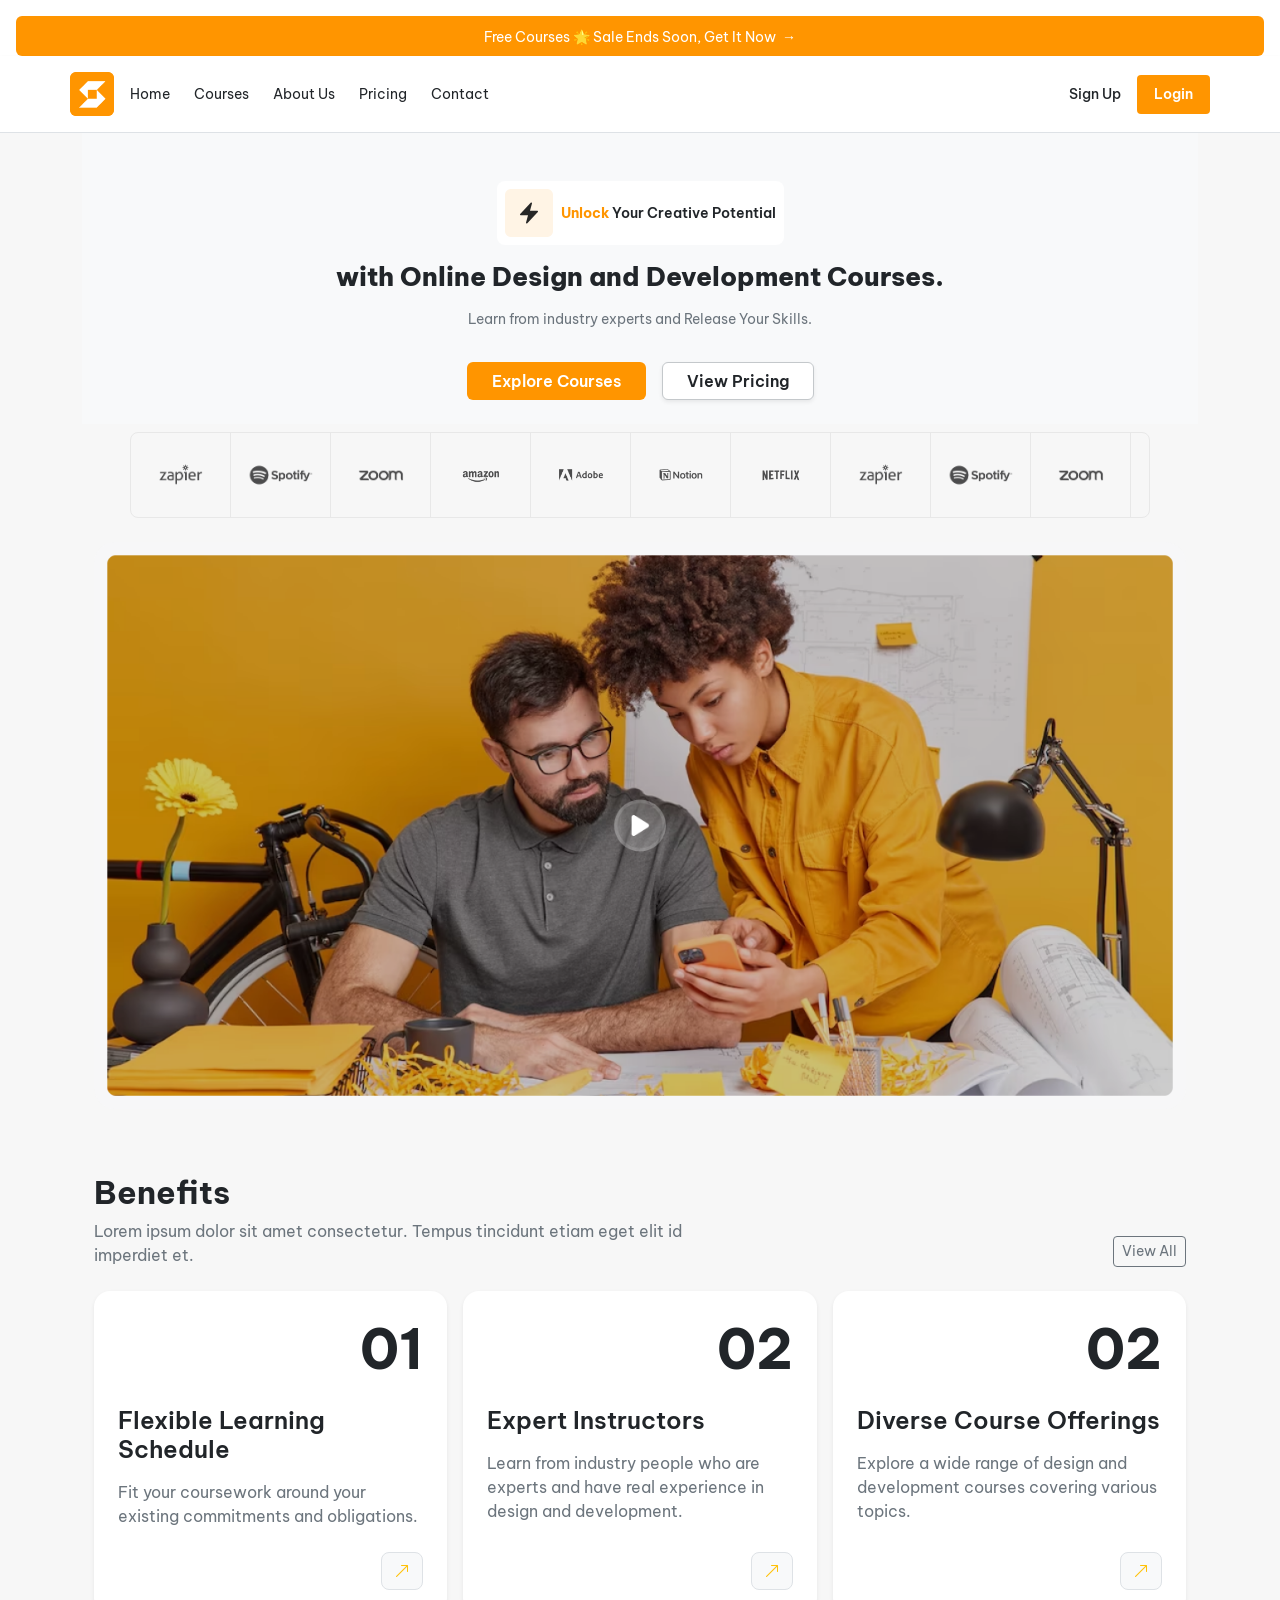
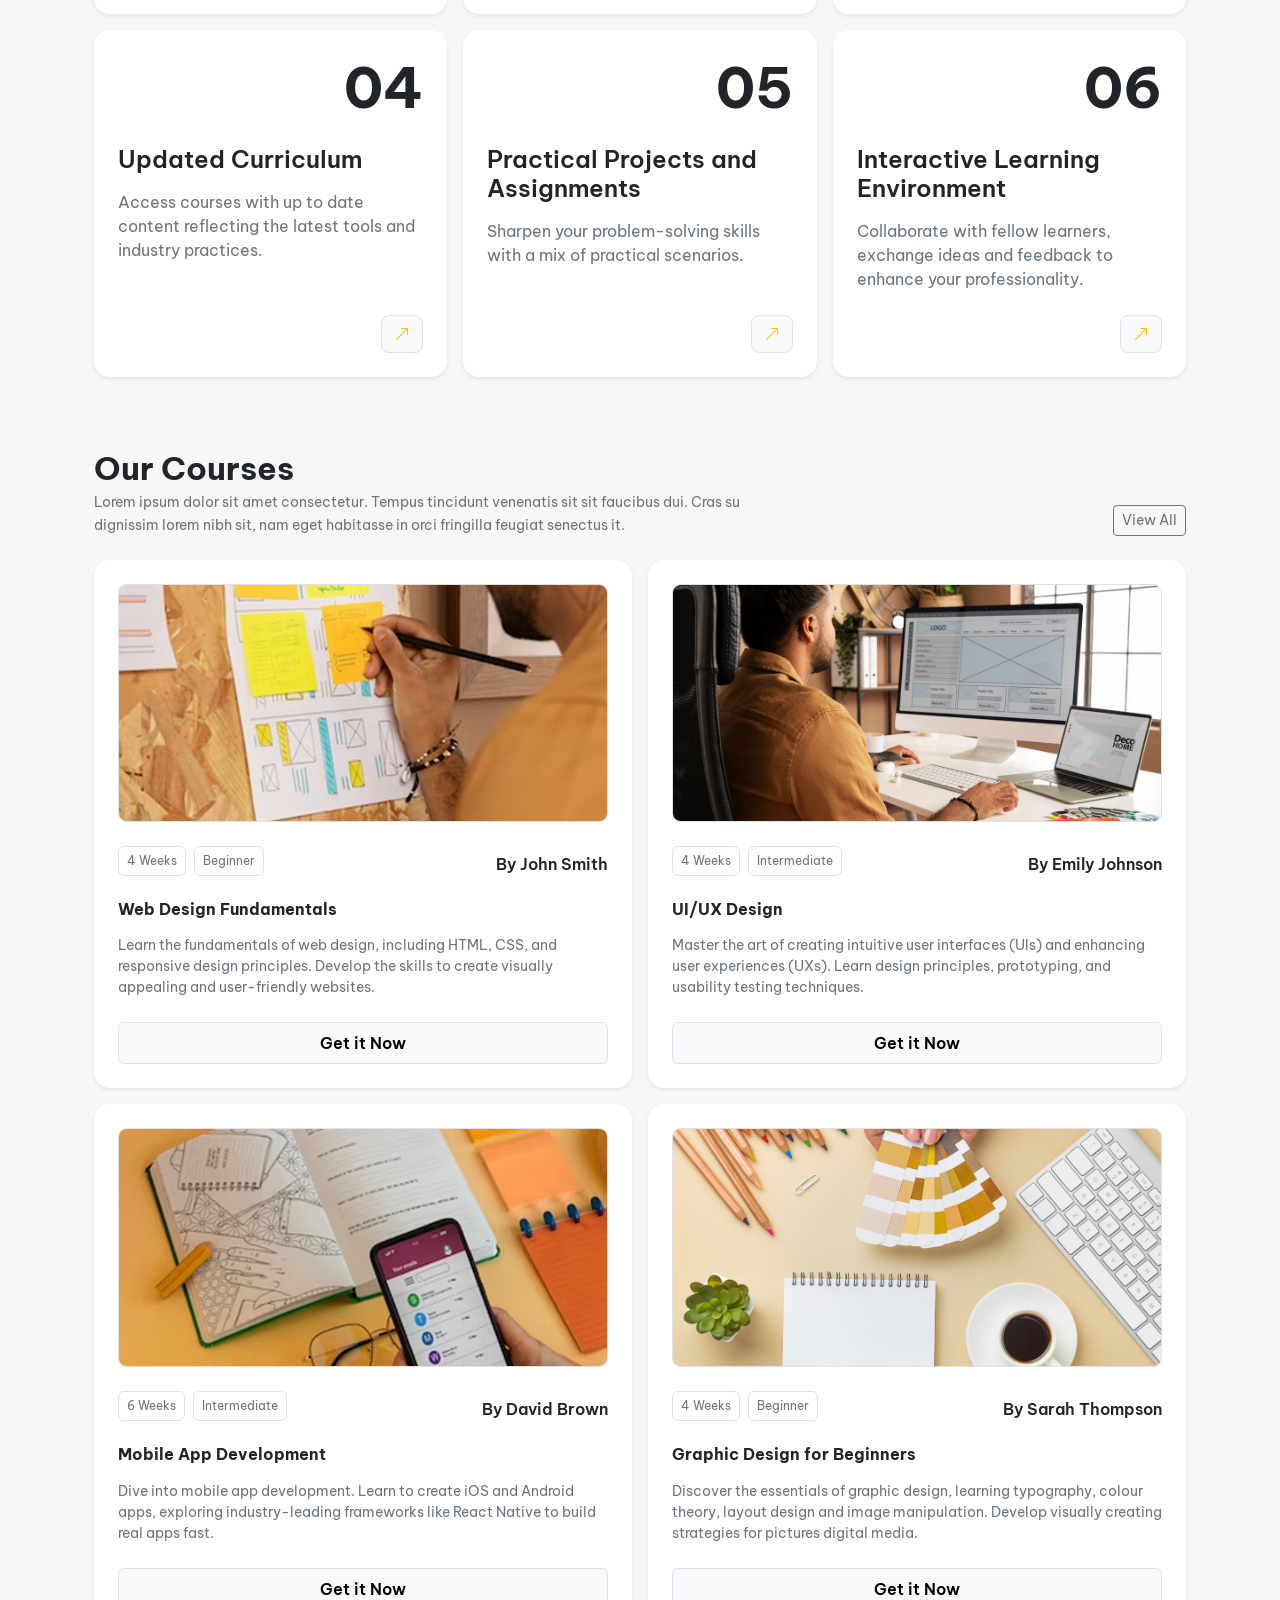
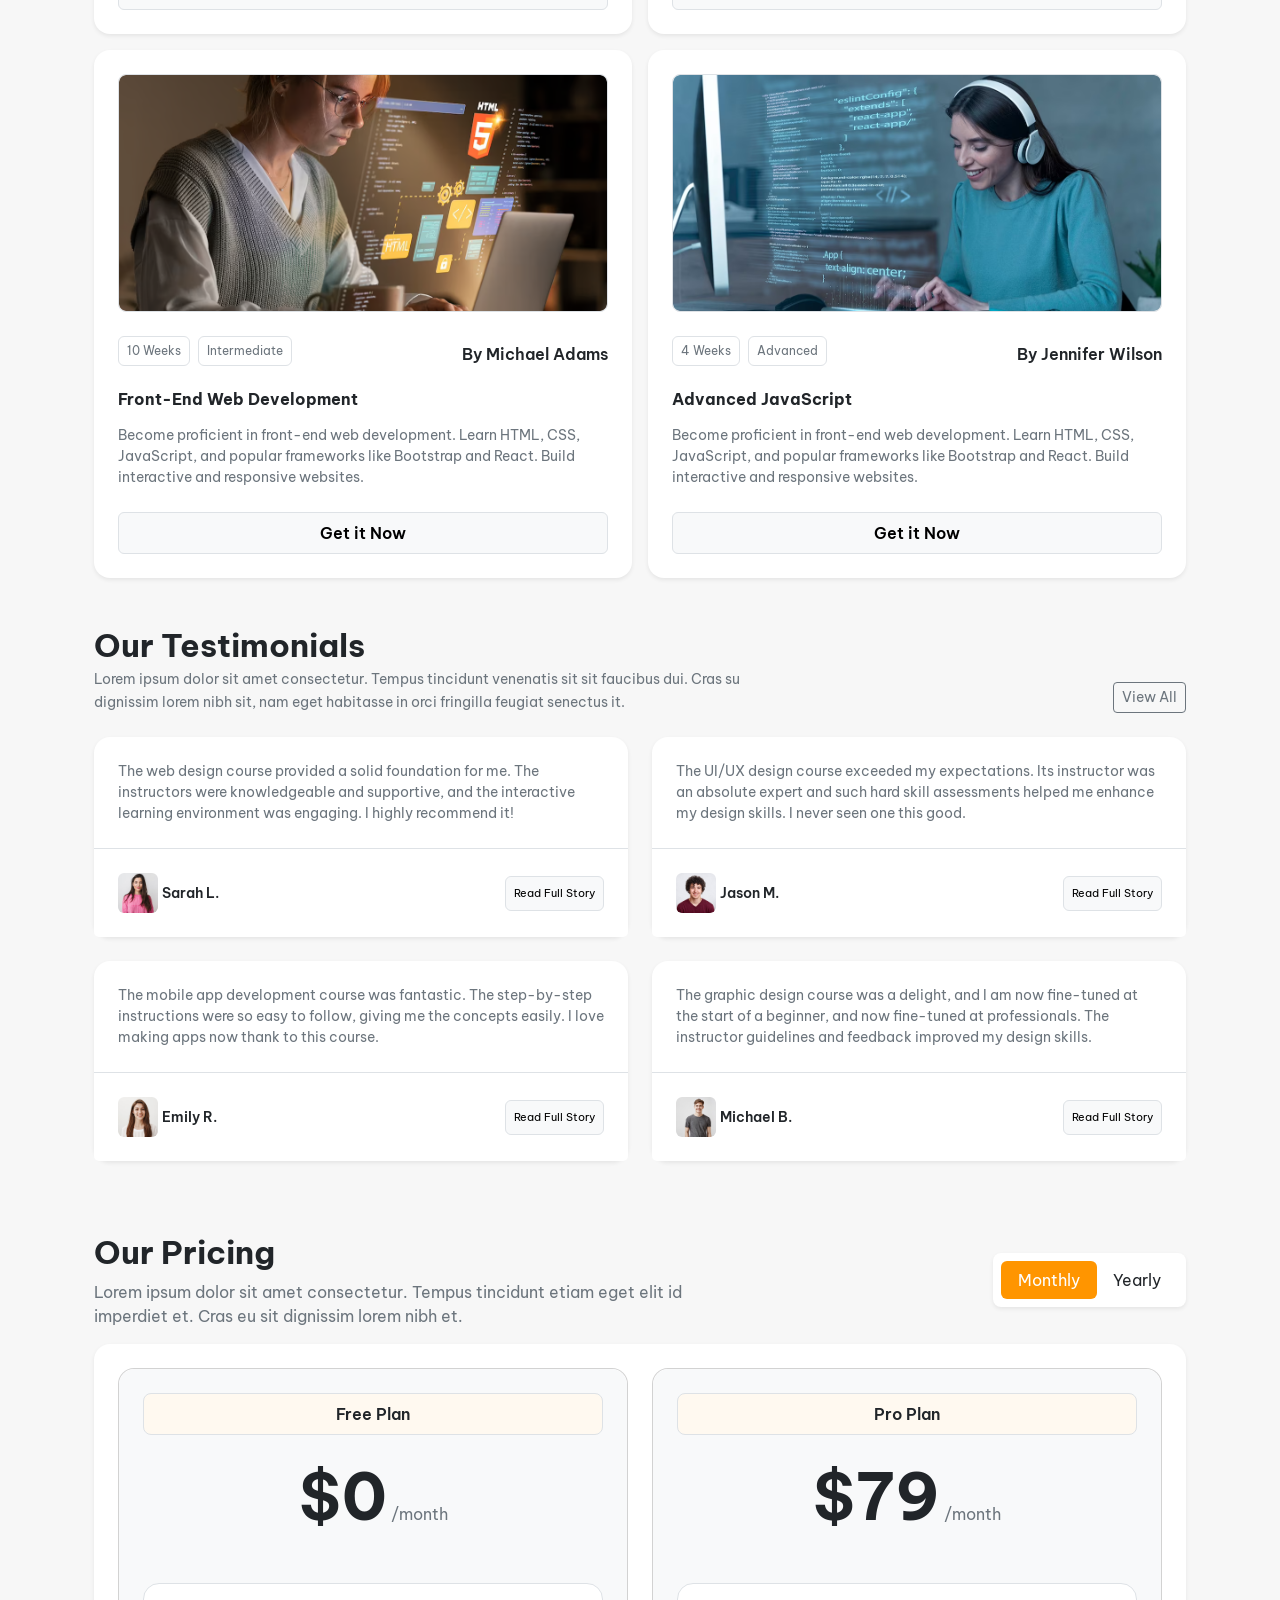
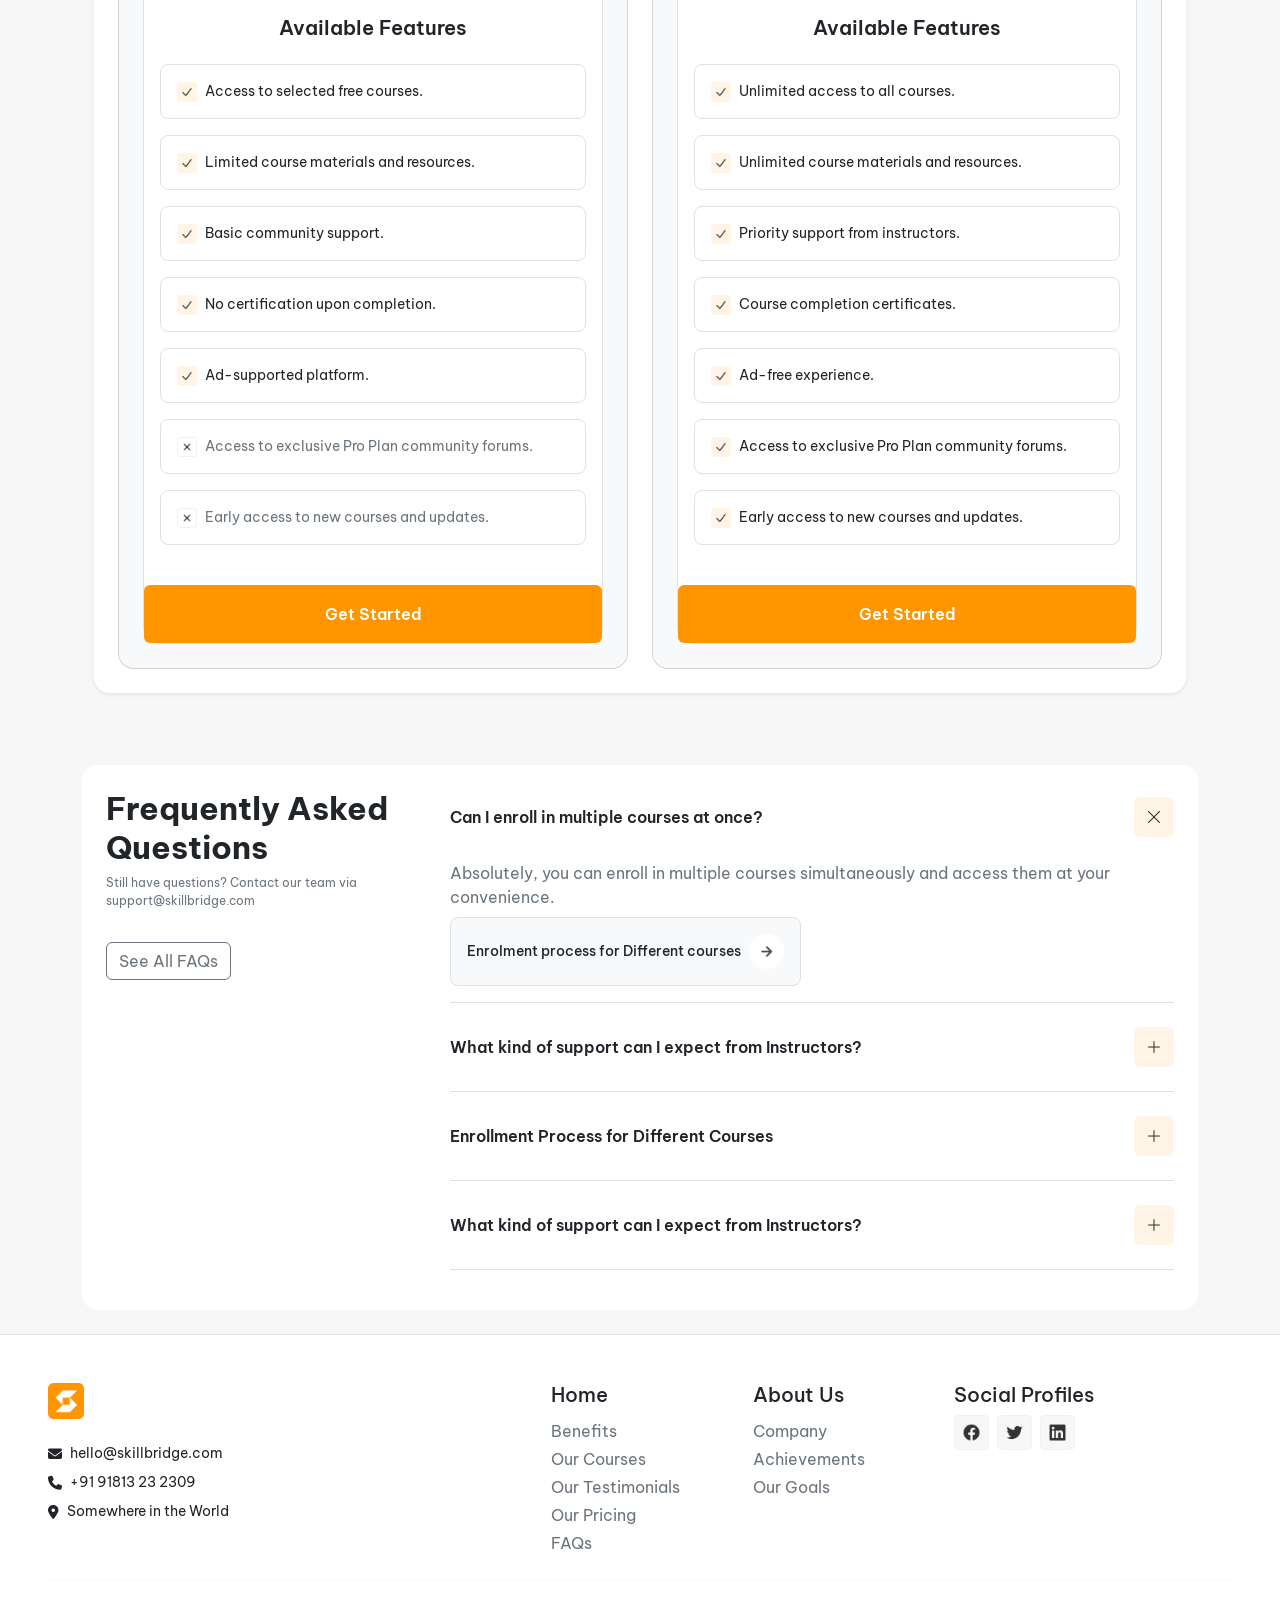
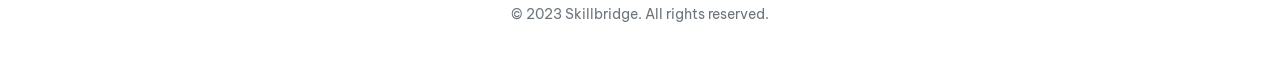
==== commit a8f68c9d: "Improve project documentation and add screenshots" ====
--- a/index.html
+++ b/index.html
@@ -3,7 +3,7 @@
   <head>
     <meta charset="UTF-8" />
     <meta name="viewport" content="width=device-width, initial-scale=1.0" />
-    <title>Skillbridge</title>
+    <title>E-Learning Platform</title>
 
     <!-- Google Fonts -->
     <link rel="preconnect" href="https://fonts.googleapis.com" />
@@ -991,7 +991,7 @@
                         </h5>
                         <div class="d-flex flex-column gap-3">
                           <div
-                            class="d-flex border rounded-3 p-2 p-md-3 align-items-center gap-2"
+                            class="d-flex border rounded-3 small p-2 p-md-3 align-items-center gap-2"
                           >
                             <img
                               src="assets/images/icons/check icon.png"
@@ -1001,7 +1001,7 @@
                             Access to selected free courses.
                           </div>
                           <div
-                            class="d-flex border rounded-3 p-2 p-md-3 align-items-center gap-2"
+                            class="d-flex border rounded-3 small p-2 p-md-3 align-items-center gap-2"
                           >
                             <img
                               src="assets/images/icons/check icon.png"
@@ -1011,7 +1011,7 @@
                             Limited course materials and resources.
                           </div>
                           <div
-                            class="d-flex border rounded-3 p-2 p-md-3 align-items-center gap-2"
+                            class="d-flex border rounded-3 small p-2 p-md-3 align-items-center gap-2"
                           >
                             <img
                               src="assets/images/icons/check icon.png"
@@ -1021,7 +1021,7 @@
                             Basic community support.
                           </div>
                           <div
-                            class="d-flex border rounded-3 p-2 p-md-3 align-items-center gap-2"
+                            class="d-flex border rounded-3 small p-2 p-md-3 align-items-center gap-2"
                           >
                             <img
                               src="assets/images/icons/check icon.png"
@@ -1031,7 +1031,7 @@
                             No certification upon completion.
                           </div>
                           <div
-                            class="d-flex border rounded-3 p-2 p-md-3 align-items-center gap-2"
+                            class="d-flex border rounded-3 small p-2 p-md-3 align-items-center gap-2"
                           >
                             <img
                               src="assets/images/icons/check icon.png"
@@ -1041,7 +1041,7 @@
                             Ad-supported platform.
                           </div>
                           <div
-                            class="d-flex border rounded-3 p-2 p-md-3 align-items-center gap-2 text-secondary"
+                            class="d-flex border rounded-3 small p-2 p-md-3 align-items-center gap-2 text-secondary"
                           >
                             <img
                               src="assets/images/icons/x_icon.png"
@@ -1051,7 +1051,7 @@
                             Access to exclusive Pro Plan community forums.
                           </div>
                           <div
-                            class="d-flex border rounded-3 p-2 p-md-3 align-items-center gap-2 text-secondary"
+                            class="d-flex border rounded-3 small p-2 p-md-3 align-items-center gap-2 text-secondary"
                           >
                             <img
                               src="assets/images/icons/x_icon.png"
@@ -1094,7 +1094,7 @@
                         </h5>
                         <div class="d-flex flex-column gap-3">
                           <div
-                            class="d-flex border rounded-3 p-2 p-md-3 align-items-center gap-2"
+                            class="d-flex border rounded-3 small p-2 p-md-3 align-items-center gap-2"
                           >
                             <img
                               src="assets/images/icons/check icon.png"
@@ -1104,7 +1104,7 @@
                             Unlimited access to all courses.
                           </div>
                           <div
-                            class="d-flex border rounded-3 p-2 p-md-3 align-items-center gap-2"
+                            class="d-flex border rounded-3 small p-2 p-md-3 align-items-center gap-2"
                           >
                             <img
                               src="assets/images/icons/check icon.png"
@@ -1114,7 +1114,7 @@
                             Unlimited course materials and resources.
                           </div>
                           <div
-                            class="d-flex border rounded-3 p-2 p-md-3 align-items-center gap-2"
+                            class="d-flex border rounded-3 small p-2 p-md-3 align-items-center gap-2"
                           >
                             <img
                               src="assets/images/icons/check icon.png"
@@ -1124,7 +1124,7 @@
                             Priority support from instructors.
                           </div>
                           <div
-                            class="d-flex border rounded-3 p-2 p-md-3 align-items-center gap-2"
+                            class="d-flex border rounded-3 small p-2 p-md-3 align-items-center gap-2"
                           >
                             <img
                               src="assets/images/icons/check icon.png"
@@ -1134,7 +1134,7 @@
                             Course completion certificates.
                           </div>
                           <div
-                            class="d-flex border rounded-3 p-2 p-md-3 align-items-center gap-2"
+                            class="d-flex border rounded-3 small p-2 p-md-3 align-items-center gap-2"
                           >
                             <img
                               src="assets/images/icons/check icon.png"
@@ -1144,7 +1144,7 @@
                             Ad-free experience.
                           </div>
                           <div
-                            class="d-flex border rounded-3 p-2 p-md-3 align-items-center gap-2"
+                            class="d-flex border rounded-3 small p-2 p-md-3 align-items-center gap-2"
                           >
                             <img
                               src="assets/images/icons/check icon.png"
@@ -1154,7 +1154,7 @@
                             Access to exclusive Pro Plan community forums.
                           </div>
                           <div
-                            class="d-flex border rounded-3 p-2 p-md-3 align-items-center gap-2"
+                            class="d-flex border rounded-3 small p-2 p-md-3 align-items-center gap-2"
                           >
                             <img
                               src="assets/images/icons/check icon.png"
